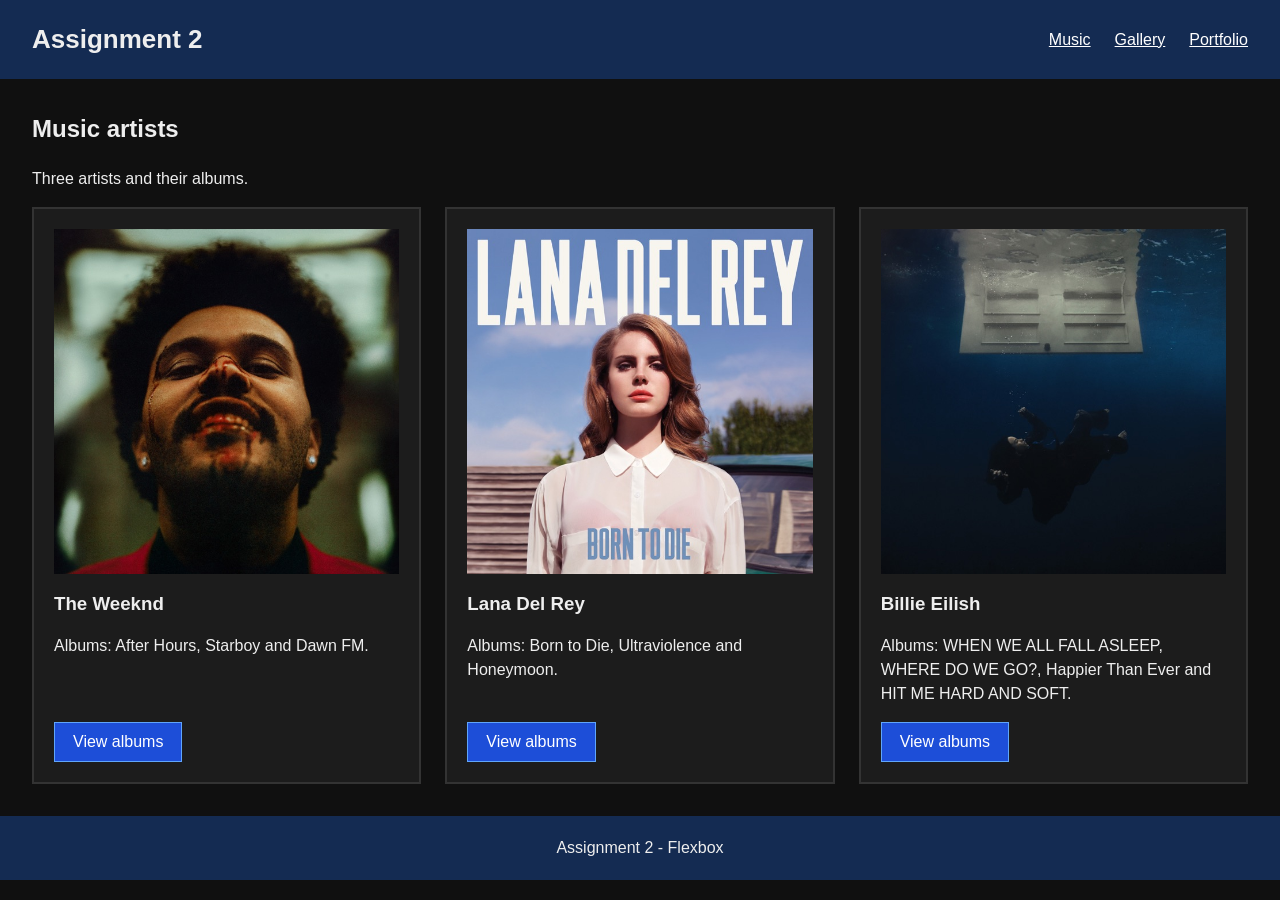
==== index.html @ 18840b2f "feat(lot of files) main" ====
<!DOCTYPE html>
<html lang="en">
<head>
  <meta charset="UTF-8">
  <meta name="viewport" content="width=device-width, initial-scale=1.0">
  <title>Music - Assignment 2</title>
  <link rel="stylesheet" href="style.css">
</head>
<body>

  
  <header class="site-header">
    <h1>Assignment 2</h1>

    <nav>
      <ul class="nav-links">
        <li><a href="index.html">Music</a></li>
        <li><a href="gallery.html">Gallery</a></li>
        <li><a href="portfolio.html">Portfolio</a></li>
      </ul>
    </nav>
  </header>

  <main class="page-content">
    <h2>Music artists</h2>
    <p>Three artists and their albums.</p>

    <div class="card-row">

      <article class="artist-card">
        <img src="images/after-hours.jpg" alt="After Hours album cover">

        <h3>The Weeknd</h3>
        <p>Albums: After Hours, Starboy and Dawn FM.</p>

        <form action="gallery.html#the-weeknd">
          <button type="submit">View albums</button>
        </form>
      </article>

      <article class="artist-card">
        <img src="images/born-to-die.jpg" alt="Born to Die album cover">

        <h3>Lana Del Rey</h3>
        <p>Albums: Born to Die, Ultraviolence and Honeymoon.</p>

        <form action="gallery.html#lana-del-rey">
          <button type="submit">View albums</button>
        </form>
      </article>

      <article class="artist-card">
        <img src="images/hit-me-hard-and-soft.jpg"
             alt="HIT ME HARD AND SOFT album cover">

        <h3>Billie Eilish</h3>
        <p>
          Albums: WHEN WE ALL FALL ASLEEP, WHERE DO WE GO?,
          Happier Than Ever and HIT ME HARD AND SOFT.
        </p>

        <form action="gallery.html#billie-eilish">
          <button type="submit">View albums</button>
        </form>
      </article>

    </div>
  </main>

  <footer class="site-footer">
    Assignment 2 - Flexbox
  </footer>

</body>
</html>
---- style.css ----
body {
  margin: 0;
  background-color: #101010;
  color: #eeeeee;
  font-family: Arial, sans-serif;
  line-height: 1.5;
}

a {
  color: #93c5fd;
}

h1, h2, h3 {
  margin-top: 0;
}


.site-header {
  display: flex;
  justify-content: space-between;
  align-items: center;
  flex-wrap: wrap;
  gap: 16px;
  padding: 20px 32px;
  background-color: #142b52;
}

.site-header h1 {
  margin: 0;
  font-size: 26px;
}

.nav-links {
  display: flex;
  flex-wrap: wrap;
  gap: 24px;
  list-style: none;
  margin: 0;
  padding: 0;
}

.nav-links a {
  color: white;
}

.page-content {
  padding: 32px;
}


.card-row {
  display: flex;
  flex-wrap: wrap;
  align-items: stretch;
  gap: 24px;
}

.artist-card {
  display: flex;
  flex-direction: column;
  flex-grow: 1;
  flex-basis: 240px;
  padding: 20px;
  background-color: #1c1c1c;
  border: 2px solid #333333;
}

.artist-card img {
  width: 100%;
}

.artist-card h3 {
  margin-top: 16px;
  margin-bottom: 0;
}

.artist-card p {
  flex-grow: 1;
}

.artist-card:hover {
  border-color: #60a5fa;
}


button {
  background-color: #1d4ed8;
  color: white;
  border: 1px solid #60a5fa;
  padding: 10px 18px;
  font-size: 16px;
}

button:hover {
  background-color: #1e40af;
}


.site-footer {
  padding: 20px 32px;
  background-color: #142b52;
  text-align: center;
}

.gallery-page {
  display: grid;
  grid-template-columns: 1fr 4fr;
  grid-template-rows: auto 1fr auto;
  grid-template-areas:
    "header header"
    "sidebar main"
    "footer footer";
  gap: 24px;
}

.gallery-page .site-header {
  grid-area: header;
}

.gallery-sidebar {
  grid-area: sidebar;
  padding: 20px;
  background-color: #1c1c1c;
}

.gallery-main {
  grid-area: main;
  padding: 0 24px 24px 0;
}

.gallery-page .site-footer {
  grid-area: footer;
}


.album-gallery {
  display: grid;
  grid-template-columns: repeat(3, 1fr);
  grid-template-rows: repeat(3, 1fr);
  gap: 20px;
}

.album {
  display: flex;
  flex-direction: column;
  margin: 0;
  background-color: #1c1c1c;
}

.album img {
  width: 100%;
}

.album figcaption {
  flex-grow: 1;
  padding: 12px;
  background-color: #142b52;
}

.album:hover figcaption {
  background-color: #1d4ed8;
}


.portfolio-layout {
  display: grid;
  grid-template-columns: 2fr 1fr;
  gap: 24px;
  padding: 32px;
}

.project-card {
  display: flex;
  flex-direction: column;
  gap: 12px;
  margin-bottom: 24px;
  padding: 24px;
  border: 2px solid #333333;
  background-color: #1c1c1c;
}

.project-card h3, .project-card p {
  margin: 0;
}

.project-card form {
  align-self: flex-start;
}

.about-me {
  padding: 24px;
  background-color: #142b52;
}
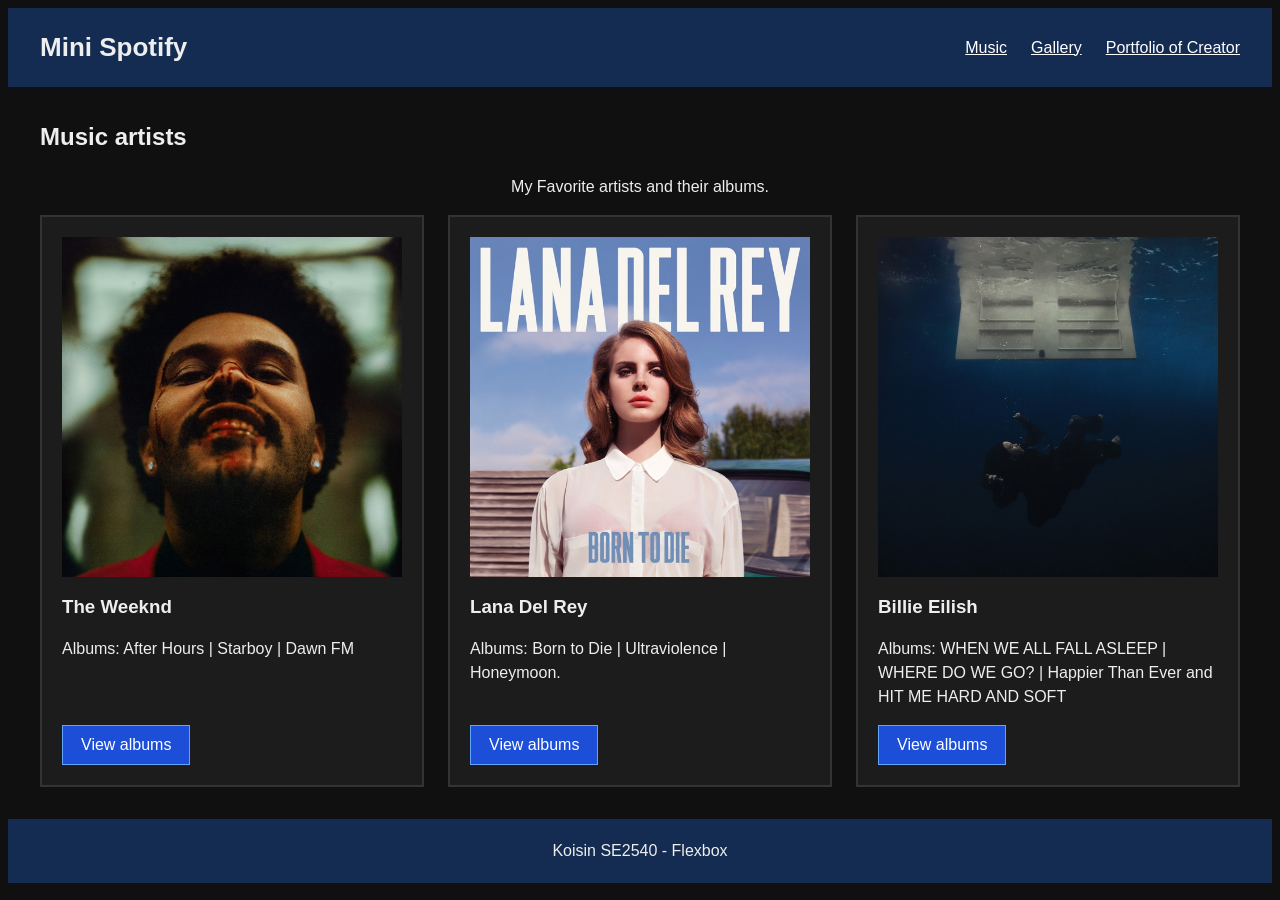
==== commit 35d3eb8c: "feat(readme.md) adding what i do" ====
--- a/index.html
+++ b/index.html
@@ -10,20 +10,20 @@
 
   
   <header class="site-header">
-    <h1>Assignment 2</h1>
+    <h1>Mini Spotify</h1>
 
     <nav>
       <ul class="nav-links">
         <li><a href="index.html">Music</a></li>
         <li><a href="gallery.html">Gallery</a></li>
-        <li><a href="portfolio.html">Portfolio</a></li>
+        <li><a href="portfolio.html">Portfolio of Creator</a></li>
       </ul>
     </nav>
   </header>
 
   <main class="page-content">
     <h2>Music artists</h2>
-    <p>Three artists and their albums.</p>
+    <center><p>My Favorite artists and their albums.</p></center>
 
     <div class="card-row">
 
@@ -31,7 +31,7 @@
         <img src="images/after-hours.jpg" alt="After Hours album cover">
 
         <h3>The Weeknd</h3>
-        <p>Albums: After Hours, Starboy and Dawn FM.</p>
+        <p>Albums: After Hours | Starboy | Dawn FM</p>
 
         <form action="gallery.html#the-weeknd">
           <button type="submit">View albums</button>
@@ -42,7 +42,7 @@
         <img src="images/born-to-die.jpg" alt="Born to Die album cover">
 
         <h3>Lana Del Rey</h3>
-        <p>Albums: Born to Die, Ultraviolence and Honeymoon.</p>
+        <p>Albums: Born to Die | Ultraviolence | Honeymoon.</p>
 
         <form action="gallery.html#lana-del-rey">
           <button type="submit">View albums</button>
@@ -55,8 +55,7 @@
 
         <h3>Billie Eilish</h3>
         <p>
-          Albums: WHEN WE ALL FALL ASLEEP, WHERE DO WE GO?,
-          Happier Than Ever and HIT ME HARD AND SOFT.
+          Albums: WHEN WE ALL FALL ASLEEP | WHERE DO WE GO? | Happier Than Ever and HIT ME HARD AND SOFT  
         </p>
 
         <form action="gallery.html#billie-eilish">
@@ -68,7 +67,7 @@
   </main>
 
   <footer class="site-footer">
-    Assignment 2 - Flexbox
+    Koisin SE2540 - Flexbox
   </footer>
 
 </body>
--- a/style.css
+++ b/style.css
@@ -1,6 +1,6 @@
 
 body {
-  margin: 0;
+  margin: 1;
   background-color: #101010;
   color: #eeeeee;
   font-family: Arial, sans-serif;
